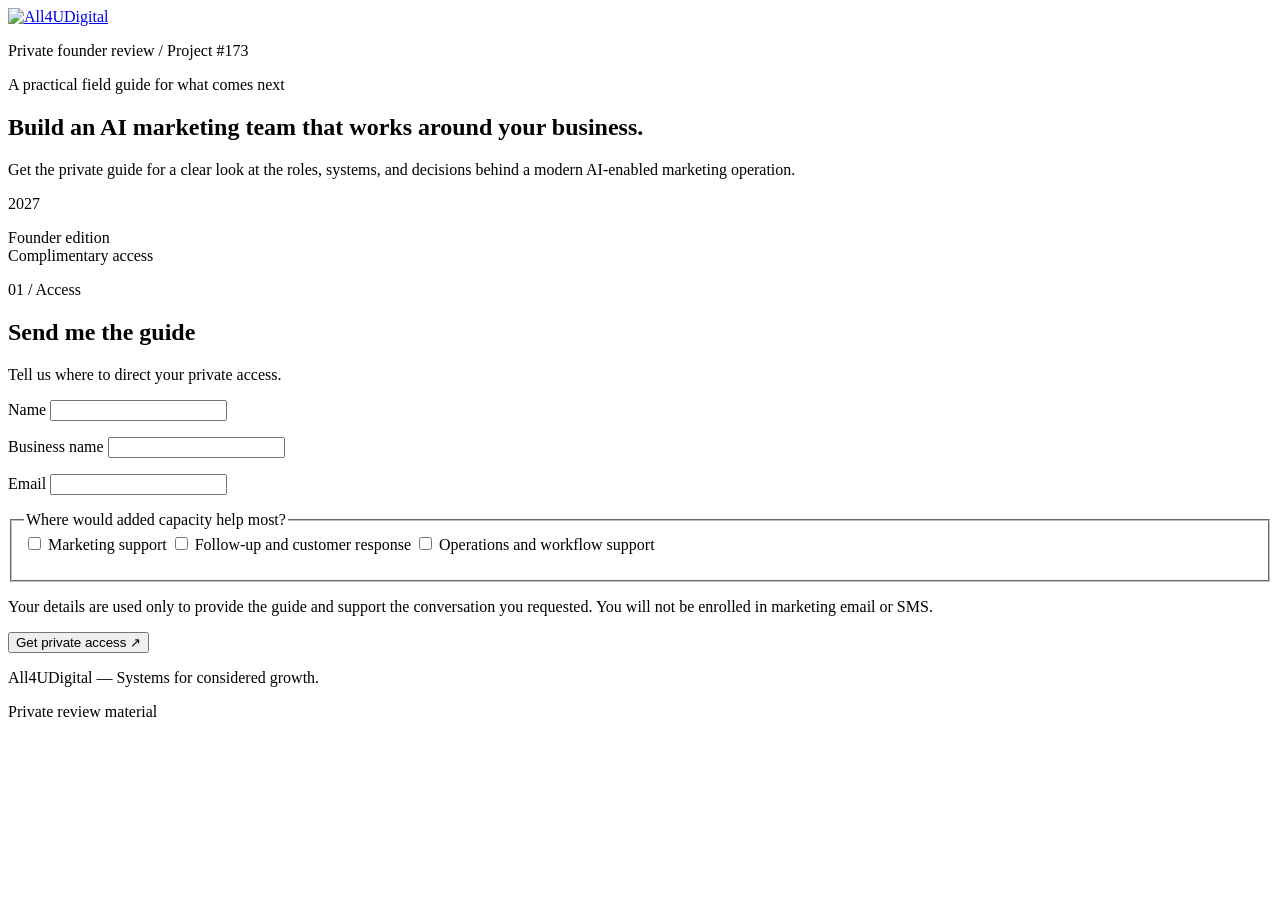
==== index.html @ 0276155b "Publish index.html for Project #173" ====
<!doctype html>
<html lang="en">
<head>
  <meta charset="utf-8">
  <meta name="viewport" content="width=device-width, initial-scale=1">
  <meta name="robots" content="noindex, nofollow, noarchive">
  <meta name="referrer" content="no-referrer">
  <title>Founder Review | All4UDigital</title>
  <meta name="description" content="Private founder access to the All4UDigital AI Marketing Guide.">
  <link rel="stylesheet" href="./styles.css">
  <script src="./script.js" defer></script>
</head>
<body>
  <header class="site-header">
    <a class="brand" href="./index.html" aria-label="All4UDigital home">
      <img src="./public/OFFICIAL_LOGO.png" alt="All4UDigital" width="180" height="90">
    </a>
    <p class="review-label">Private founder review <span aria-hidden="true">/</span> Project #173</p>
  </header>

  <main>
    <section class="hero" aria-labelledby="page-title">
      <div class="hero-copy">
        <p class="eyebrow">A practical field guide for what comes next</p>
        <h1 id="page-title">Build an AI marketing team that works around your business.</h1>
        <p class="intro">Get the private guide for a clear look at the roles, systems, and decisions behind a modern AI-enabled marketing operation.</p>
        <div class="edition" aria-label="Guide edition">
          <span>2027</span>
          <p>Founder edition<br>Complimentary access</p>
        </div>
      </div>

      <div class="form-panel">
        <div class="panel-heading">
          <p class="step">01 / Access</p>
          <h2>Send me the guide</h2>
          <p>Tell us where to direct your private access.</p>
        </div>

        <form id="lead-form" action="https://hook.us2.make.com/y39yq1zceealuufs1wskuayaygd0iia4" method="post" novalidate>
          <div class="field">
            <label for="name">Name</label>
            <input id="name" name="name" type="text" autocomplete="name" maxlength="100" required aria-describedby="name-error">
            <p class="field-error" id="name-error"></p>
          </div>

          <div class="field">
            <label for="businessName">Business name</label>
            <input id="businessName" name="businessName" type="text" autocomplete="organization" maxlength="150" required aria-describedby="business-error">
            <p class="field-error" id="business-error"></p>
          </div>

          <div class="field">
            <label for="email">Email</label>
            <input id="email" name="email" type="email" inputmode="email" autocomplete="email" maxlength="254" required aria-describedby="email-error">
            <p class="field-error" id="email-error"></p>
          </div>

          <fieldset class="interest-group" aria-describedby="interests-error">
            <legend>Where would added capacity help most?</legend>
            <label class="checkbox-option">
              <input name="interests" type="checkbox" value="marketing_support">
              <span>Marketing support</span>
            </label>
            <label class="checkbox-option">
              <input name="interests" type="checkbox" value="follow_up_and_customer_response">
              <span>Follow-up and customer response</span>
            </label>
            <label class="checkbox-option">
              <input name="interests" type="checkbox" value="operations_and_workflow_support">
              <span>Operations and workflow support</span>
            </label>
            <p class="field-error" id="interests-error"></p>
          </fieldset>

          <p class="privacy-note">Your details are used only to provide the guide and support the conversation you requested. You will not be enrolled in marketing email or SMS.</p>
          <p class="form-status" id="form-status" role="status" aria-live="polite"></p>

          <button class="primary-button" type="submit">
            <span>Get private access</span>
            <span class="button-mark" aria-hidden="true">↗</span>
          </button>
        </form>
      </div>
    </section>
  </main>

  <footer>
    <p>All4UDigital <span aria-hidden="true">—</span> Systems for considered growth.</p>
    <p>Private review material</p>
  </footer>
</body>
</html>
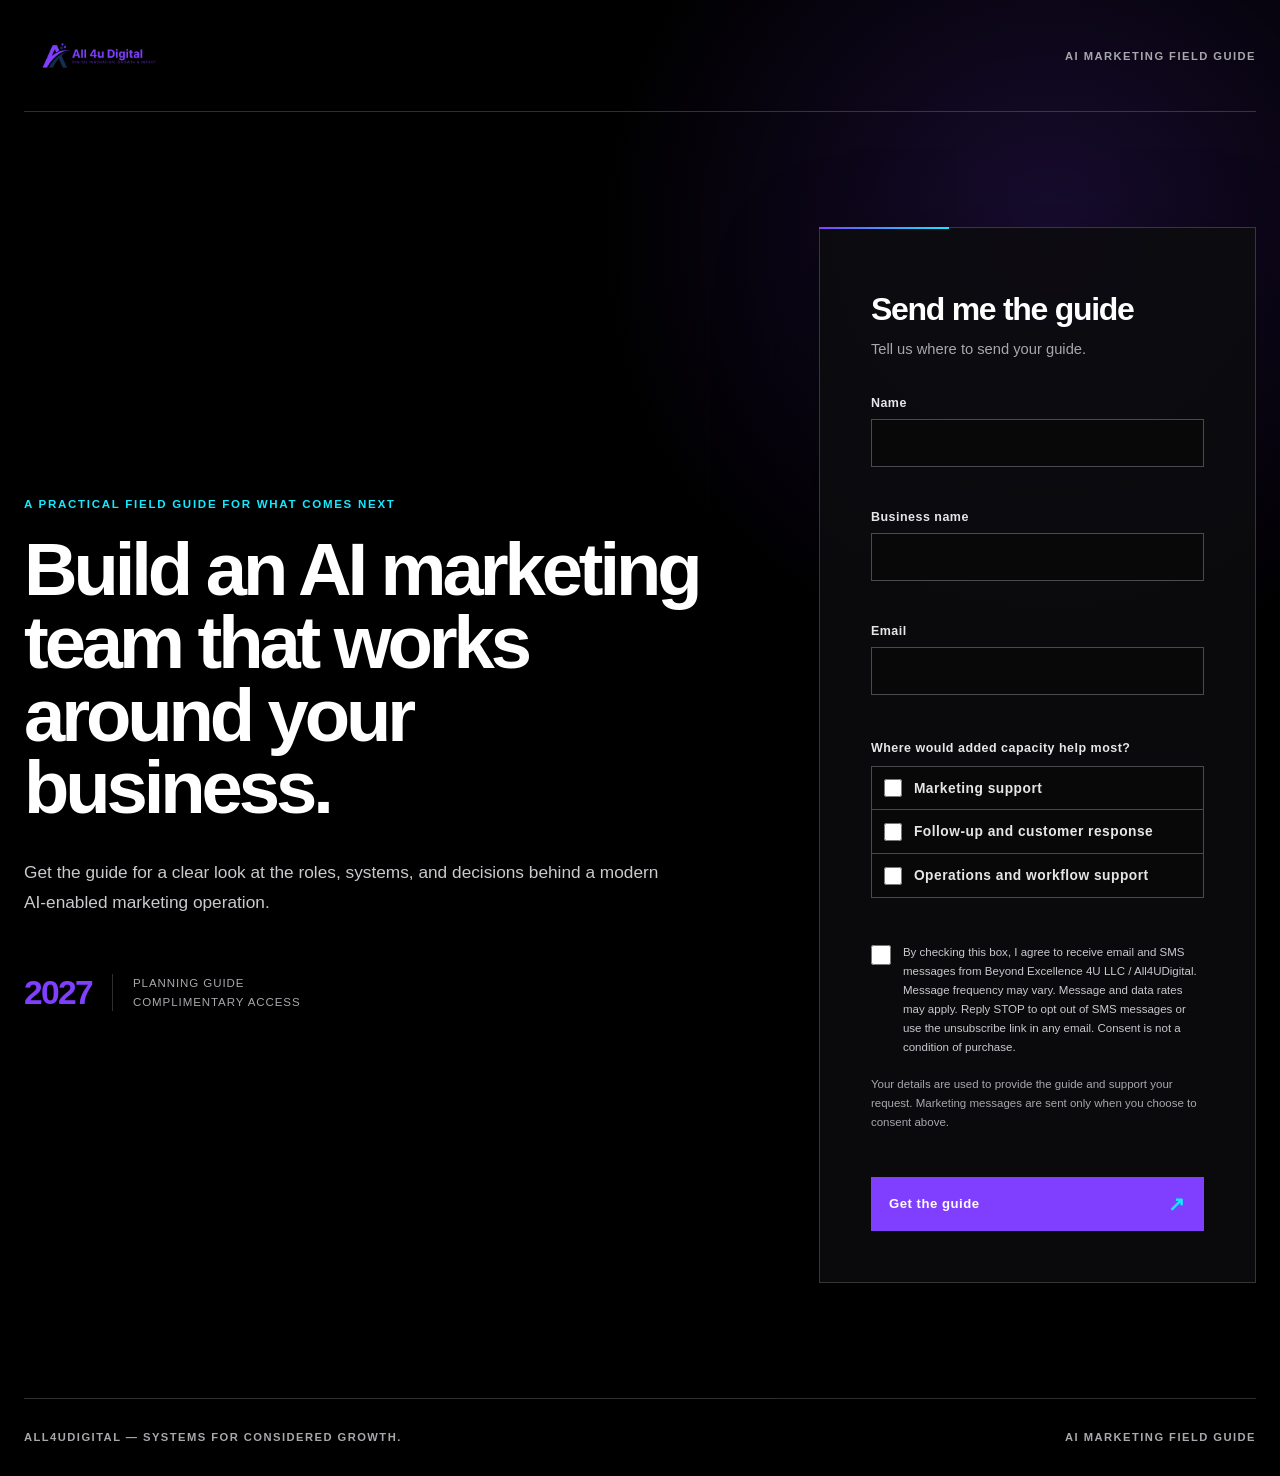
==== commit d464cc29: "fix: apply approved Project 173 canonical-page corrections" ====
--- a/index.html
+++ b/index.html
@@ -5,8 +5,8 @@
   <meta name="viewport" content="width=device-width, initial-scale=1">
   <meta name="robots" content="noindex, nofollow, noarchive">
   <meta name="referrer" content="no-referrer">
-  <title>Founder Review | All4UDigital</title>
-  <meta name="description" content="Private founder access to the All4UDigital AI Marketing Guide.">
+  <title>AI Marketing Guide | All4UDigital</title>
+  <meta name="description" content="Get the All4UDigital AI Marketing Guide for building a modern marketing operation.">
   <link rel="stylesheet" href="./styles.css">
   <script src="./script.js" defer></script>
 </head>
@@ -15,7 +15,7 @@
     <a class="brand" href="./index.html" aria-label="All4UDigital home">
       <img src="./public/OFFICIAL_LOGO.png" alt="All4UDigital" width="180" height="90">
     </a>
-    <p class="review-label">Private founder review <span aria-hidden="true">/</span> Project #173</p>
+    <p class="review-label">AI marketing field guide</p>
   </header>
 
   <main>
@@ -23,18 +23,17 @@
       <div class="hero-copy">
         <p class="eyebrow">A practical field guide for what comes next</p>
         <h1 id="page-title">Build an AI marketing team that works around your business.</h1>
-        <p class="intro">Get the private guide for a clear look at the roles, systems, and decisions behind a modern AI-enabled marketing operation.</p>
+        <p class="intro">Get the guide for a clear look at the roles, systems, and decisions behind a modern AI-enabled marketing operation.</p>
         <div class="edition" aria-label="Guide edition">
           <span>2027</span>
-          <p>Founder edition<br>Complimentary access</p>
+          <p>Planning guide<br>Complimentary access</p>
         </div>
       </div>
 
       <div class="form-panel">
         <div class="panel-heading">
-          <p class="step">01 / Access</p>
           <h2>Send me the guide</h2>
-          <p>Tell us where to direct your private access.</p>
+          <p>Tell us where to send your guide.</p>
         </div>
 
         <form id="lead-form" action="https://hook.us2.make.com/y39yq1zceealuufs1wskuayaygd0iia4" method="post" novalidate>
@@ -73,11 +72,16 @@
             <p class="field-error" id="interests-error"></p>
           </fieldset>
 
-          <p class="privacy-note">Your details are used only to provide the guide and support the conversation you requested. You will not be enrolled in marketing email or SMS.</p>
+          <label class="consent-option" for="marketingConsent">
+            <input id="marketingConsent" name="marketingConsent" type="checkbox">
+            <span>By checking this box, I agree to receive email and SMS messages from Beyond Excellence 4U LLC / All4UDigital. Message frequency may vary. Message and data rates may apply. Reply STOP to opt out of SMS messages or use the unsubscribe link in any email. Consent is not a condition of purchase.</span>
+          </label>
+
+          <p class="privacy-note">Your details are used to provide the guide and support your request. Marketing messages are sent only when you choose to consent above.</p>
           <p class="form-status" id="form-status" role="status" aria-live="polite"></p>
 
           <button class="primary-button" type="submit">
-            <span>Get private access</span>
+            <span>Get the guide</span>
             <span class="button-mark" aria-hidden="true">↗</span>
           </button>
         </form>
@@ -87,7 +91,7 @@
 
   <footer>
     <p>All4UDigital <span aria-hidden="true">—</span> Systems for considered growth.</p>
-    <p>Private review material</p>
+    <p>AI marketing field guide</p>
   </footer>
 </body>
 </html>
--- a/styles.css
+++ b/styles.css
@@ -0,0 +1,413 @@
+:root {
+  --black: #000000;
+  --white: #ffffff;
+  --purple: #803fff;
+  --cyan: #13e9ff;
+  --muted: #a7a7ad;
+  --line: rgba(255, 255, 255, 0.18);
+  --font: Montserrat, "Avenir Next", Avenir, "Helvetica Neue", Arial, sans-serif;
+}
+
+* { box-sizing: border-box; }
+
+html {
+  min-width: 320px;
+  background: var(--black);
+  color: var(--white);
+  font-family: var(--font);
+  scroll-behavior: smooth;
+}
+
+body {
+  min-width: 320px;
+  min-height: 100vh;
+  margin: 0;
+  overflow-x: hidden;
+  background:
+    radial-gradient(circle at 82% 16%, rgba(128, 63, 255, 0.19), transparent 28rem),
+    var(--black);
+}
+
+a { color: inherit; }
+
+.site-header,
+footer {
+  width: min(100% - 48px, 1280px);
+  margin-inline: auto;
+  display: flex;
+  align-items: center;
+  justify-content: space-between;
+  gap: 24px;
+}
+
+.site-header {
+  min-height: 112px;
+  border-bottom: 1px solid var(--line);
+}
+
+.brand {
+  display: inline-flex;
+  min-width: 44px;
+  min-height: 44px;
+  align-items: center;
+}
+
+.brand img {
+  display: block;
+  width: 154px;
+  height: auto;
+}
+
+.review-label,
+footer,
+.step {
+  color: var(--muted);
+  font-size: 0.7rem;
+  font-weight: 600;
+  letter-spacing: 0.13em;
+  text-transform: uppercase;
+}
+
+.review-label span { color: var(--cyan); margin-inline: 0.55rem; }
+
+.hero {
+  width: min(100% - 48px, 1280px);
+  margin: 0 auto;
+  min-height: calc(100vh - 190px);
+  display: grid;
+  grid-template-columns: minmax(0, 1.14fr) minmax(360px, 0.72fr);
+  gap: clamp(48px, 8vw, 132px);
+  align-items: center;
+  padding-block: clamp(64px, 9vw, 120px);
+}
+
+.eyebrow {
+  margin: 0 0 24px;
+  color: var(--cyan);
+  font-size: 0.72rem;
+  font-weight: 700;
+  letter-spacing: 0.15em;
+  text-transform: uppercase;
+}
+
+h1, h2, p { overflow-wrap: break-word; }
+
+h1 {
+  max-width: 790px;
+  margin: 0;
+  font-size: clamp(2.65rem, 5.8vw, 5.9rem);
+  line-height: 0.98;
+  letter-spacing: -0.055em;
+  font-weight: 650;
+}
+
+.intro {
+  max-width: 660px;
+  margin: 32px 0 0;
+  color: #c9c9ce;
+  font-size: clamp(1rem, 1.35vw, 1.22rem);
+  line-height: 1.75;
+}
+
+.edition {
+  display: flex;
+  align-items: center;
+  gap: 20px;
+  margin-top: 56px;
+}
+
+.edition > span {
+  color: var(--purple);
+  font-size: 2.1rem;
+  font-weight: 700;
+  letter-spacing: -0.05em;
+}
+
+.edition p {
+  margin: 0;
+  padding-left: 20px;
+  border-left: 1px solid var(--line);
+  color: var(--muted);
+  font-size: 0.72rem;
+  line-height: 1.6;
+  letter-spacing: 0.08em;
+  text-transform: uppercase;
+}
+
+.form-panel {
+  position: relative;
+  padding: clamp(28px, 4vw, 52px);
+  border: 1px solid var(--line);
+  background: rgba(12, 12, 14, 0.88);
+  box-shadow: 0 30px 90px rgba(0, 0, 0, 0.38);
+}
+
+.form-panel::before {
+  content: "";
+  position: absolute;
+  top: -1px;
+  left: -1px;
+  width: 30%;
+  height: 2px;
+  background: linear-gradient(90deg, var(--purple), var(--cyan));
+}
+
+.panel-heading h2 {
+  margin: 12px 0 10px;
+  font-size: clamp(1.65rem, 2.5vw, 2.3rem);
+  letter-spacing: -0.04em;
+}
+
+.panel-heading > p:last-child {
+  margin: 0;
+  color: var(--muted);
+  font-size: 0.92rem;
+  line-height: 1.6;
+}
+
+form { margin-top: 34px; }
+.field { margin-top: 20px; }
+
+.interest-group {
+  min-width: 0;
+  margin: 24px 0 0;
+  border: 0;
+  padding: 0;
+}
+
+.interest-group legend {
+  margin-bottom: 11px;
+  padding: 0;
+  color: #e6e6e8;
+  font-size: 0.78rem;
+  font-weight: 600;
+  letter-spacing: 0.04em;
+}
+
+.checkbox-option {
+  min-height: 44px;
+  margin: 0;
+  border: 1px solid #49494f;
+  display: flex;
+  align-items: center;
+  gap: 12px;
+  padding: 10px 12px;
+  background: #080809;
+  cursor: pointer;
+}
+
+.checkbox-option + .checkbox-option { border-top: 0; }
+
+.checkbox-option:hover { border-color: #77777f; }
+
+.checkbox-option input {
+  width: 18px;
+  min-height: 18px;
+  margin: 0;
+  padding: 0;
+  accent-color: var(--purple);
+  flex: 0 0 auto;
+}
+
+.checkbox-option span {
+  font-size: 0.86rem;
+  line-height: 1.4;
+}
+
+.interest-group:has(input[aria-invalid="true"]) .checkbox-option { border-color: #ff6d86; }
+
+.consent-option {
+  min-height: 44px;
+  margin: 22px 0 0;
+  display: flex;
+  align-items: flex-start;
+  gap: 12px;
+  cursor: pointer;
+}
+
+.consent-option input {
+  width: 20px;
+  min-height: 20px;
+  margin: 2px 0 0;
+  padding: 0;
+  accent-color: var(--purple);
+  flex: 0 0 auto;
+}
+
+.consent-option span {
+  color: #c9c9ce;
+  font-size: 0.72rem;
+  font-weight: 400;
+  letter-spacing: 0;
+  line-height: 1.65;
+}
+
+label {
+  display: block;
+  margin-bottom: 9px;
+  color: #e6e6e8;
+  font-size: 0.78rem;
+  font-weight: 600;
+  letter-spacing: 0.04em;
+}
+
+input {
+  width: 100%;
+  min-height: 48px;
+  border: 1px solid #49494f;
+  border-radius: 0;
+  padding: 12px 14px;
+  background: #080809;
+  color: var(--white);
+  font: inherit;
+  font-size: 1rem;
+  outline: none;
+  transition: border-color 160ms ease, box-shadow 160ms ease;
+}
+
+input:hover { border-color: #77777f; }
+
+input:focus-visible,
+a:focus-visible,
+button:focus-visible {
+  outline: 3px solid var(--cyan);
+  outline-offset: 3px;
+}
+
+input[aria-invalid="true"] { border-color: #ff6d86; }
+
+input:disabled { opacity: 0.64; cursor: wait; }
+
+.field-error {
+  min-height: 1.05rem;
+  margin: 6px 0 0;
+  color: #ff91a4;
+  font-size: 0.74rem;
+  line-height: 1.4;
+}
+
+.privacy-note {
+  margin: 18px 0 0;
+  color: var(--muted);
+  font-size: 0.72rem;
+  line-height: 1.65;
+}
+
+.form-status {
+  min-height: 1.4rem;
+  margin: 14px 0 0;
+  color: #ff91a4;
+  font-size: 0.78rem;
+  line-height: 1.5;
+}
+
+.primary-button {
+  width: 100%;
+  min-height: 54px;
+  margin-top: 8px;
+  border: 0;
+  display: flex;
+  align-items: center;
+  justify-content: space-between;
+  gap: 16px;
+  padding: 14px 18px;
+  background: var(--purple);
+  color: var(--white);
+  font: inherit;
+  font-size: 0.82rem;
+  font-weight: 700;
+  letter-spacing: 0.04em;
+  text-decoration: none;
+  cursor: pointer;
+  transition: background 160ms ease, transform 160ms ease;
+}
+
+.primary-button:hover { background: #925eff; transform: translateY(-2px); }
+.primary-button:disabled { opacity: 0.64; cursor: wait; transform: none; }
+.button-mark { color: var(--cyan); font-size: 1.25rem; }
+
+footer {
+  min-height: 78px;
+  border-top: 1px solid var(--line);
+}
+
+footer p { margin: 0; }
+
+.success-main {
+  width: min(100% - 48px, 1120px);
+  margin-inline: auto;
+  min-height: calc(100vh - 190px);
+  display: grid;
+  place-items: center;
+  padding-block: clamp(56px, 9vw, 110px);
+}
+
+.success-card {
+  width: 100%;
+  display: grid;
+  grid-template-columns: minmax(120px, 0.35fr) minmax(0, 1fr);
+  border: 1px solid var(--line);
+  background: rgba(12, 12, 14, 0.9);
+}
+
+.success-index {
+  display: grid;
+  place-items: start center;
+  padding-top: 54px;
+  border-right: 1px solid var(--line);
+  color: var(--purple);
+  font-size: clamp(3rem, 7vw, 6.5rem);
+  font-weight: 700;
+  letter-spacing: -0.08em;
+}
+
+.success-content { padding: clamp(36px, 7vw, 84px); }
+.success-content h1 { font-size: clamp(2.8rem, 6vw, 5.5rem); }
+.action-stack { max-width: 530px; margin-top: 46px; }
+
+.secondary-link {
+  min-height: 52px;
+  margin-top: 10px;
+  border: 1px solid var(--line);
+  display: flex;
+  align-items: center;
+  justify-content: space-between;
+  gap: 16px;
+  padding: 14px 18px;
+  color: var(--white);
+  font-size: 0.82rem;
+  font-weight: 650;
+  text-decoration: none;
+  transition: border-color 160ms ease, color 160ms ease;
+}
+
+.secondary-link:hover { border-color: var(--cyan); color: var(--cyan); }
+.success-privacy { max-width: 650px; margin-top: 34px; }
+
+@media (max-width: 840px) {
+  .hero { grid-template-columns: 1fr; gap: 60px; }
+  .hero-copy { max-width: 720px; }
+  .form-panel { max-width: 620px; }
+  .success-card { grid-template-columns: 1fr; }
+  .success-index { display: none; }
+}
+
+@media (max-width: 560px) {
+  .site-header, footer, .hero, .success-main { width: min(100% - 32px, 1280px); }
+  .site-header { min-height: 92px; }
+  .brand img { width: 126px; }
+  .review-label { max-width: 116px; text-align: right; line-height: 1.55; }
+  .review-label span { display: none; }
+  .hero { padding-block: 52px 72px; }
+  h1 { font-size: clamp(2.5rem, 13vw, 4rem); }
+  .edition { margin-top: 40px; }
+  .form-panel { margin-inline: -4px; }
+  footer { min-height: 104px; align-items: flex-start; flex-direction: column; justify-content: center; gap: 8px; }
+  .success-main { padding-block: 44px 68px; }
+  .success-content { padding: 32px 24px; }
+}
+
+@media (prefers-reduced-motion: reduce) {
+  html { scroll-behavior: auto; }
+  *, *::before, *::after { transition-duration: 0.01ms !important; animation-duration: 0.01ms !important; }
+}
